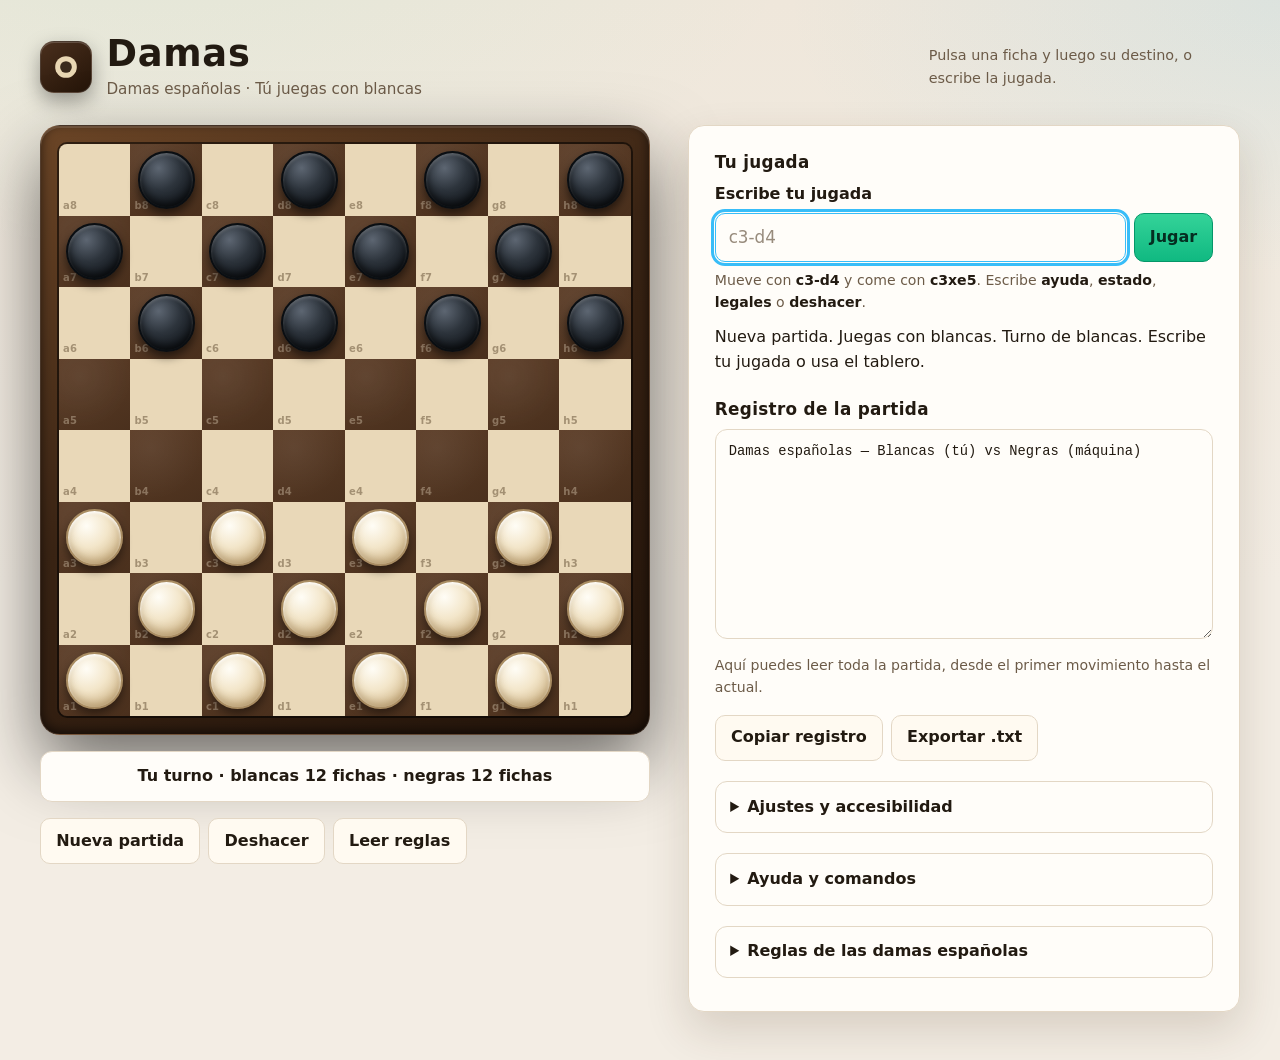
==== index.html @ caa15a33 "Actualización del proyecto" ====
<!doctype html>
<html lang="es">
<head>
<meta charset="utf-8">
<meta name="viewport" content="width=device-width, initial-scale=1">
<meta name="description" content="Juego de damas españolas accesible, con voz y registro de partida.">
<title>Damas — Juego accesible</title>
<link rel="stylesheet" href="css/styles.css">
</head>
<body>
<a class="saltar" href="#entrada">Saltar al cuadro de jugada</a>

<header class="cabecera">
  <div class="marca">
    <span class="logo" aria-hidden="true">
      <svg viewBox="0 0 24 24" width="26" height="26"><circle cx="12" cy="12" r="10" fill="#e9d7b3"/><circle cx="12" cy="12" r="5.4" fill="#3a2a1c"/></svg>
    </span>
    <div>
      <h1>Damas</h1>
      <p class="subtitulo">Damas españolas · Tú juegas con blancas</p>
    </div>
  </div>
  <p class="pista">Pulsa una ficha y luego su destino, o escribe la jugada.</p>
</header>

<main class="disposicion">
  <section class="zona-juego" aria-labelledby="titulo-tablero">
    <h2 id="titulo-tablero" class="sr-only">Tablero de juego</h2>

    <div class="marco-tablero">
      <div id="tablero" role="grid" aria-label="Tablero de damas, 8 filas por 8 columnas" aria-rowcount="8" aria-colcount="8"></div>
    </div>

    <p class="estado" id="estado">Preparando la partida…</p>

    <div class="botonera" role="group" aria-label="Acciones de la partida">
      <button type="button" id="btn-nueva" class="boton">Nueva partida</button>
      <button type="button" id="btn-deshacer" class="boton">Deshacer</button>
      <button type="button" id="btn-reglas" class="boton">Leer reglas</button>
    </div>
  </section>

  <section class="zona-panel" aria-labelledby="titulo-jugada">
    <h2 id="titulo-jugada">Tu jugada</h2>

    <form id="form-jugada" novalidate>
      <label for="entrada">Escribe tu jugada</label>
      <div class="fila-entrada">
        <input id="entrada" name="entrada" type="text" autocomplete="off" autocapitalize="off"
               spellcheck="false" inputmode="text" placeholder="c3-d4"
               aria-describedby="ayuda-entrada error">
        <button type="submit" id="enviar" class="boton boton-principal">Jugar</button>
      </div>
    </form>

    <p id="ayuda-entrada" class="ayuda">
      Mueve con <strong>c3-d4</strong> y come con <strong>c3xe5</strong>.
      Escribe <strong>ayuda</strong>, <strong>estado</strong>, <strong>legales</strong> o <strong>deshacer</strong>.
    </p>

    <p id="detalle" class="detalle"></p>
    <p id="error" class="error" role="alert"></p>

    <h2 id="titulo-registro">Registro de la partida</h2>
    <label for="registro" class="sr-only">Partida completa, de la primera jugada a la actual</label>
    <textarea id="registro" readonly spellcheck="false" aria-describedby="registro-ayuda"></textarea>
    <p id="registro-ayuda" class="ayuda">Aquí puedes leer toda la partida, desde el primer movimiento hasta el actual.</p>
    <div class="botonera">
      <button type="button" id="btn-copiar" class="boton">Copiar registro</button>
      <button type="button" id="btn-exportar" class="boton">Exportar .txt</button>
    </div>

    <details class="ajustes">
      <summary>Ajustes y accesibilidad</summary>
      <div class="rejilla-ajustes">
        <label for="nivel">Dificultad de la máquina</label>
        <select id="nivel">
          <option value="facil">Fácil</option>
          <option value="medio" selected>Medio</option>
          <option value="dificil">Difícil</option>
        </select>

        <label for="espera">Espera de la máquina</label>
        <select id="espera">
          <option value="5000" selected>5 segundos</option>
          <option value="6000">6 segundos</option>
          <option value="8000">8 segundos</option>
          <option value="10000">10 segundos</option>
        </select>

        <label for="velocidad">Velocidad de la voz</label>
        <select id="velocidad">
          <option value="0.85">Lenta</option>
          <option value="1" selected>Normal</option>
          <option value="1.2">Rápida</option>
        </select>
      </div>
      <p class="casilla-ajuste">
        <input type="checkbox" id="chk-voz" checked>
        <label for="chk-voz">Voz del juego (narra turnos y jugadas)</label>
      </p>
      <p class="casilla-ajuste">
        <input type="checkbox" id="chk-sonido" checked>
        <label for="chk-sonido">Señales sonoras (mover, comer, coronar, error)</label>
      </p>
      <p class="casilla-ajuste">
        <input type="checkbox" id="chk-soplo" aria-describedby="ayuda-soplo">
        <label for="chk-soplo">Con soplido</label>
      </p>
      <p class="ayuda" id="ayuda-soplo">
        Regla tradicional: si puedes comer y no comes, la máquina puede retirar la ficha que debía comer,
        sin gastar su turno, y después hace su jugada. Desactivada, la captura es obligatoria.
      </p>
      <p class="ayuda">
        Si usas un lector de pantalla, puedes desactivar la voz del juego para evitar que se solapen las voces.
        El tablero se recorre con las flechas y se activa con Enter o Espacio.
      </p>
    </details>

    <details class="ayuda-panel" id="panel-ayuda">
      <summary>Ayuda y comandos</summary>
      <ul class="lista-ayuda">
        <li><strong>c3-d4</strong>: mover de c3 a d4.</li>
        <li><strong>c3xe5</strong>: comer. En capturas múltiples, <strong>c3xe5xg7</strong>.</li>
        <li><strong>d4</strong>: inspeccionar una casilla.</li>
        <li><strong>estado</strong>: turno, fichas y última jugada.</li>
        <li><strong>legales</strong>: todas tus jugadas legales.</li>
        <li><strong>deshacer</strong>, <strong>nueva</strong>, <strong>repetir</strong>.</li>
        <li><strong>voz</strong> y <strong>sonido</strong>: activar o silenciar.</li>
        <li><strong>soplido</strong>: activar o desactivar la regla del soplido.</li>
        <li><strong>facil</strong>, <strong>medio</strong>, <strong>dificil</strong>: cambiar nivel.</li>
        <li><strong>registro</strong> y <strong>tablero</strong>: llevar el foco.</li>
      </ul>
      <p class="ayuda">Atajos en el tablero: flechas para moverte, Inicio y Fin para los extremos de la fila, Enter o Espacio para actuar, Escape para cancelar la selección.</p>
    </details>

    <details class="ayuda-panel" id="panel-reglas">
      <summary>Reglas de las damas españolas</summary>
      <p class="ayuda">
        Tablero de 8×8 sobre las casillas oscuras. Doce peones por bando en las tres primeras filas.
        Los peones avanzan y comen en diagonal solo hacia delante. Las damas se mueven y comen
        cualquier distancia en diagonal, hacia delante y hacia atrás. La captura es obligatoria:
        hay que comerse el máximo número de fichas y, a igualdad, el máximo de damas.
        Al llegar a la última fila el peón corona y termina su jugada. Pierde quien se queda
        sin fichas o sin movimientos. Son tablas la repetición triple y las 40 jugadas de dama
        sin mover peón ni comer.
      </p>
      <p class="ayuda">
        <strong>Con soplido</strong>: si un jugador puede comer y no lo hace, el rival puede retirar
        la ficha que debía comer. Hacerlo no es obligatorio ni consume el turno del rival, que mueve
        después. En este juego, la máquina nunca omite capturas; si activas esta opción y tú omites
        una, la máquina soplará automáticamente la ficha que debía comer.
      </p>
    </details>
  </section>
</main>

<div id="anuncios" class="sr-only" aria-live="polite" aria-atomic="true"></div>

<script src="js/rules.js" defer></script>
<script src="js/ai.js" defer></script>
<script src="js/speech.js" defer></script>
<script src="js/app.js" defer></script>
</body>
</html>
---- css/styles.css ----
/* Damas — hoja de estilos */

:root {
  --fondo: #0d1117;
  --fondo-2: #131a23;
  --texto: #e8eef6;
  --muted: #9aa8ba;
  --panel: rgba(255, 255, 255, 0.045);
  --panel-fuerte: rgba(255, 255, 255, 0.075);
  --borde: rgba(255, 255, 255, 0.10);
  --campo: #0a0f15;
  --acento: #6ee7b7;
  --acento-2: #38bdf8;
  --peligro: #fca5a5;
  --oro: #f3c969;
  --oro-texto: #f3c969;
  --enlace: #7dd3fc;
  --clara: #e9d8b8;
  --oscura: #5c3d27;
  --oscura-2: #4a301d;
  --marco: #2a1a10;
  --sombra: 0 24px 60px rgba(0, 0, 0, 0.55);
  --radio: 16px;
}

@media (prefers-color-scheme: light) {
  :root {
    --fondo: #f3ede4;
    --fondo-2: #efe7db;
    --texto: #221a11;
    --muted: #6c5b48;
    --panel: #fffdf9;
    --panel-fuerte: #fffaf1;
    --borde: #e3d7c5;
    --campo: #fffdf9;
    --sombra: 0 18px 44px rgba(70, 45, 20, 0.16);
    --peligro: #b91c1c;
    --oro-texto: #8a5a00;
    --enlace: #0369a1;
  }
}

* { box-sizing: border-box; }

html { scroll-behavior: smooth; }

body {
  margin: 0;
  min-height: 100vh;
  font-family: "Segoe UI", system-ui, -apple-system, sans-serif;
  color: var(--texto);
  background:
    radial-gradient(1100px 600px at 12% -10%, rgba(110, 231, 183, 0.10), transparent 60%),
    radial-gradient(900px 500px at 100% 0%, rgba(56, 189, 248, 0.10), transparent 55%),
    linear-gradient(180deg, var(--fondo-2), var(--fondo) 55%);
  line-height: 1.55;
}

h1, h2, h3 { line-height: 1.2; margin: 0; }

a { color: var(--enlace); }

.sr-only {
  position: absolute !important;
  width: 1px; height: 1px;
  padding: 0; margin: -1px;
  overflow: hidden;
  clip: rect(0 0 0 0);
  white-space: nowrap;
  border: 0;
}

.saltar {
  position: absolute;
  left: -9999px;
  top: 0;
  z-index: 100;
  padding: 0.7rem 1rem;
  background: var(--acento);
  color: #08251a;
  font-weight: 700;
  border-radius: 0 0 10px 0;
}
.saltar:focus { left: 0; }

/* --- Cabecera -------------------------------------------------------- */

.cabecera {
  max-width: 1240px;
  margin: 0 auto;
  padding: 2rem 1.25rem 1.5rem;
  display: flex;
  flex-wrap: wrap;
  gap: 0.75rem 1.5rem;
  align-items: center;
  justify-content: space-between;
}

.marca { display: flex; align-items: center; gap: 0.9rem; }

.logo {
  display: grid;
  place-items: center;
  width: 52px; height: 52px;
  border-radius: 14px;
  background: linear-gradient(145deg, #4a2f1d, #241408);
  border: 1px solid rgba(255, 255, 255, 0.14);
  box-shadow: inset 0 1px 0 rgba(255, 255, 255, 0.18), 0 8px 20px rgba(0, 0, 0, 0.35);
}

.cabecera h1 {
  font-size: clamp(1.7rem, 3.4vw, 2.3rem);
  letter-spacing: 0.02em;
}

.subtitulo { margin: 0.1rem 0 0; color: var(--muted); font-size: 0.95rem; }

.pista {
  margin: 0;
  max-width: 34ch;
  color: var(--muted);
  font-size: 0.9rem;
}

/* --- Disposición ----------------------------------------------------- */

.disposicion {
  max-width: 1240px;
  margin: 0 auto;
  padding: 0 1.25rem 3rem;
  display: grid;
  grid-template-columns: minmax(0, 1.05fr) minmax(330px, 0.95fr);
  gap: clamp(1.2rem, 3vw, 2.4rem);
  align-items: start;
}

@media (max-width: 920px) {
  .disposicion { grid-template-columns: 1fr; }
}

@media (max-width: 560px) {
  .cabecera { padding: 1.25rem 0.75rem 1rem; }
  .disposicion { padding: 0 0.75rem 2rem; }
  .marco-tablero { padding: 8px; border-radius: 14px; }
  .zona-panel { padding: 1rem 0.9rem; }
  .zona-juego .botonera { justify-content: space-between; }
  .zona-juego .boton { flex: 1 1 auto; }
}

.zona-juego, .zona-panel {
  min-width: 0;
}

.zona-panel {
  background: var(--panel);
  border: 1px solid var(--borde);
  border-radius: var(--radio);
  padding: clamp(1rem, 2.4vw, 1.6rem);
  box-shadow: var(--sombra);
  backdrop-filter: blur(6px);
}

.zona-panel h2 {
  font-size: 1.05rem;
  margin: 0 0 0.6rem;
  letter-spacing: 0.02em;
}
.zona-panel h2:not(:first-child) { margin-top: 1.5rem; }

/* --- Tablero --------------------------------------------------------- */

.marco-tablero {
  width: min(100%, 640px);
  margin: 0 auto;
  padding: clamp(8px, 1.5vw, 18px);
  border-radius: 20px;
  background: linear-gradient(150deg, #6b4526 0%, #3a2414 45%, #23140a 100%);
  box-shadow:
    0 30px 70px rgba(0, 0, 0, 0.55),
    0 2px 0 rgba(255, 255, 255, 0.12) inset,
    0 -3px 12px rgba(0, 0, 0, 0.6) inset;
  border: 1px solid rgba(255, 255, 255, 0.10);
}

#tablero {
  position: relative;
  display: grid;
  grid-template-rows: repeat(8, 1fr);
  aspect-ratio: 1 / 1;
  border-radius: 8px;
  overflow: hidden;
  box-shadow: 0 0 0 2px rgba(0, 0, 0, 0.55), 0 6px 18px rgba(0, 0, 0, 0.45) inset;
  touch-action: manipulation;
}

.fila { display: grid; grid-template-columns: repeat(8, 1fr); }

.casilla {
  position: relative;
  width: 100%;
  height: 100%;
  outline: none;
  cursor: default;
}

.casilla.clara { background: var(--clara); }
.casilla.oscura {
  background:
    radial-gradient(120% 120% at 30% 25%, rgba(255, 255, 255, 0.06), transparent 60%),
    linear-gradient(150deg, var(--oscura), var(--oscura-2));
  cursor: pointer;
}

.casilla::before {
  content: attr(data-coord);
  position: absolute;
  left: 4px;
  bottom: 2px;
  font-size: clamp(7px, 1.05vw, 10px);
  font-weight: 600;
  letter-spacing: 0.02em;
  opacity: 0.35;
  pointer-events: none;
  user-select: none;
}
.casilla.clara::before { color: #6b573c; opacity: 0.55; }
.casilla.oscura::before { color: #f4e6cd; }

.casilla.ultima { box-shadow: inset 0 0 0 999px rgba(243, 201, 105, 0.16); }

.casilla.seleccionada {
  box-shadow: inset 0 0 0 4px var(--acento-2), inset 0 0 26px rgba(56, 189, 248, 0.35);
  z-index: 3;
}

.casilla.jugada::after {
  content: "";
  position: absolute;
  left: 50%; top: 50%;
  width: 26%; height: 26%;
  transform: translate(-50%, -50%);
  border-radius: 50%;
  background: var(--acento);
  box-shadow: 0 0 14px rgba(110, 231, 183, 0.75);
  pointer-events: none;
  animation: latido 2.4s ease-in-out infinite;
}

.casilla.jugada.captura::after {
  width: 40%; height: 40%;
  background: transparent;
  border: 3px solid var(--oro);
  box-shadow: 0 0 16px rgba(243, 201, 105, 0.55);
}

/* Destino simple cuando hay captura obligatoria y el soplido está activo:
   se advierte de que la jugada omite la captura. */
.casilla.jugada.omision::after {
  width: 20%; height: 20%;
  background: var(--oro);
  border: 2px solid rgba(13, 17, 23, 0.65);
  box-shadow: 0 0 12px rgba(243, 201, 105, 0.8);
  animation: latido 1.4s ease-in-out infinite;
}

@keyframes latido {
  0%, 100% { opacity: 0.75; }
  50% { opacity: 1; }
}

.casilla:focus {
  outline: 3px solid var(--acento-2);
  outline-offset: -4px;
  z-index: 4;
}

/* --- Fichas ---------------------------------------------------------- */

.capa-fichas {
  position: absolute;
  inset: 0;
  pointer-events: none;
  z-index: 2;
}

.ficha {
  position: absolute;
  width: 12.5%;
  height: 12.5%;
  display: grid;
  place-items: center;
  transition: left 0.42s cubic-bezier(0.2, 0.75, 0.25, 1),
              top 0.42s cubic-bezier(0.2, 0.75, 0.25, 1),
              opacity 0.3s ease, transform 0.3s ease;
  will-change: left, top;
}

.ficha .cuerpo {
  position: relative;
  width: 80%;
  height: 80%;
  border-radius: 50%;
  display: grid;
  place-items: center;
  transition: transform 0.25s ease;
}

.ficha.blanca .cuerpo {
  background: radial-gradient(circle at 35% 28%, #fffdf6 0%, #f3e6ca 42%, #ddc79f 72%, #b99c6d 100%);
  border: 2px solid #a98d63;
  box-shadow:
    inset 0 2px 3px rgba(255, 255, 255, 0.95),
    inset 0 -4px 8px rgba(120, 88, 44, 0.35),
    0 5px 10px rgba(0, 0, 0, 0.45);
}

.ficha.negra .cuerpo {
  background: radial-gradient(circle at 35% 28%, #5d6672 0%, #2d343c 42%, #171c22 74%, #070a0d 100%);
  border: 2px solid #0a0e12;
  box-shadow:
    inset 0 2px 3px rgba(255, 255, 255, 0.22),
    inset 0 -4px 8px rgba(0, 0, 0, 0.65),
    0 5px 10px rgba(0, 0, 0, 0.55);
}

.ficha.dama .cuerpo::after {
  content: "";
  position: absolute;
  inset: 14%;
  border-radius: 50%;
  border: 2px solid rgba(176, 132, 36, 0.75);
  box-shadow: inset 0 0 8px rgba(243, 201, 105, 0.35);
}

.ficha .corona {
  position: absolute;
  width: 46%;
  height: 46%;
  fill: var(--oro);
  stroke: rgba(80, 52, 8, 0.55);
  stroke-width: 1;
  filter: drop-shadow(0 1px 1px rgba(0, 0, 0, 0.5));
  z-index: 1;
}

.ficha.moviendo .cuerpo { transform: scale(1.07); }

.ficha.capturada {
  opacity: 0;
  transform: scale(0.35) rotate(18deg);
}

.ficha.soplada {
  opacity: 0;
  transform: scale(0.28) rotate(-12deg) translateY(-6%);
  transition: opacity 0.38s ease, transform 0.38s ease;
}

.ficha.promocionada .cuerpo { animation: destello 0.9s ease; }

@keyframes destello {
  0% { box-shadow: 0 0 0 0 rgba(243, 201, 105, 0.9); }
  70% { box-shadow: 0 0 0 14px rgba(243, 201, 105, 0); }
  100% { box-shadow: 0 0 0 0 rgba(243, 201, 105, 0); }
}

/* --- Estado y botones ------------------------------------------------ */

.estado {
  margin: 1rem auto 0;
  max-width: 640px;
  padding: 0.75rem 1rem;
  border-radius: 12px;
  background: var(--panel);
  border: 1px solid var(--borde);
  font-weight: 600;
  text-align: center;
}

.estado.pensando { color: var(--oro-texto); }

.botonera {
  display: flex;
  flex-wrap: wrap;
  gap: 0.5rem;
  margin-top: 1rem;
}

.boton {
  font: inherit;
  font-weight: 600;
  color: var(--texto);
  background: var(--panel-fuerte);
  border: 1px solid var(--borde);
  border-radius: 10px;
  padding: 0.6rem 0.95rem;
  cursor: pointer;
  min-height: 44px;
  transition: background 0.15s ease, border-color 0.15s ease, transform 0.1s ease;
}
.boton:hover { background: rgba(255, 255, 255, 0.12); border-color: rgba(255, 255, 255, 0.22); }
.boton:active { transform: translateY(1px); }
.boton:focus-visible { outline: 3px solid var(--acento-2); outline-offset: 2px; }
.boton[disabled] { opacity: 0.45; cursor: not-allowed; }

.boton-principal {
  background: linear-gradient(180deg, #34d399, #10b981);
  border-color: #059669;
  color: #052e21;
}
.boton-principal:hover { background: linear-gradient(180deg, #4ade80, #34d399); }

/* --- Formulario ------------------------------------------------------ */

#form-jugada label {
  display: block;
  font-weight: 600;
  margin-bottom: 0.4rem;
}

.fila-entrada { display: flex; gap: 0.5rem; }

#entrada {
  flex: 1 1 auto;
  min-width: 0;
  font: inherit;
  font-size: 1.05rem;
  padding: 0.65rem 0.8rem;
  border-radius: 10px;
  border: 1px solid var(--borde);
  background: var(--campo);
  color: var(--texto);
  min-height: 46px;
}
#entrada::placeholder { color: var(--muted); opacity: 0.7; }
#entrada:focus { outline: 3px solid var(--acento-2); outline-offset: 1px; border-color: var(--acento-2); }

.ayuda { color: var(--muted); font-size: 0.88rem; margin: 0.55rem 0 0; }

.detalle { margin: 0.7rem 0 0; min-height: 1.2em; color: var(--texto); }

.error { margin: 0.4rem 0 0; min-height: 1.2em; color: var(--peligro); font-weight: 600; }
.error:empty { min-height: 0; }

#registro {
  width: 100%;
  min-height: 210px;
  max-height: 46vh;
  resize: vertical;
  font-family: "Cascadia Mono", Consolas, "Courier New", monospace;
  font-size: 0.86rem;
  line-height: 1.5;
  padding: 0.8rem;
  border-radius: 12px;
  border: 1px solid var(--borde);
  background: var(--campo);
  color: var(--texto);
}
#registro:focus { outline: 3px solid var(--acento-2); outline-offset: 1px; }

/* --- Ajustes y ayuda ------------------------------------------------- */

details {
  margin-top: 1.25rem;
  border: 1px solid var(--borde);
  border-radius: 12px;
  background: var(--panel);
  padding: 0.2rem 0.9rem;
}

summary {
  cursor: pointer;
  font-weight: 600;
  padding: 0.6rem 0;
}
summary:focus-visible { outline: 3px solid var(--acento-2); outline-offset: 3px; border-radius: 4px; }

.rejilla-ajustes {
  display: grid;
  grid-template-columns: 1fr auto;
  gap: 0.55rem 0.8rem;
  align-items: center;
  margin: 0.4rem 0 0.8rem;
}

.rejilla-ajustes label { font-size: 0.92rem; }

select {
  font: inherit;
  padding: 0.45rem 0.6rem;
  min-height: 42px;
  border-radius: 8px;
  border: 1px solid var(--borde);
  background: var(--campo);
  color: var(--texto);
}
select:focus-visible { outline: 3px solid var(--acento-2); outline-offset: 2px; }

.casilla-ajuste { display: flex; align-items: center; gap: 0.55rem; margin: 0.45rem 0; }
.casilla-ajuste input { width: 1.15rem; height: 1.15rem; accent-color: #10b981; }
.casilla-ajuste label { font-size: 0.92rem; }

.lista-ayuda { margin: 0.4rem 0 0.6rem; padding-left: 1.1rem; }
.lista-ayuda li { margin-bottom: 0.25rem; font-size: 0.9rem; }

.lista-ayuda strong, .ayuda strong { color: var(--texto); }

.ayuda-panel { margin-bottom: 0.5rem; }

/* --- Movimiento reducido --------------------------------------------- */

@media (prefers-reduced-motion: reduce) {
  html { scroll-behavior: auto; }
  .ficha { transition: none; }
  .casilla.jugada::after { animation: none; }
  .casilla.jugada.omision::after { animation: none; }
  .ficha.promocionada .cuerpo { animation: none; }
  .ficha.soplada { transition: none; }
}

/* --- Contraste alto --------------------------------------------------- */

@media (prefers-contrast: more) {
  :root { --borde: rgba(255, 255, 255, 0.35); --muted: #c9d4e2; }
  .casilla.oscura { background: #2b1a0e; }
  .casilla.clara { background: #f6ead2; }
  .casilla:focus { outline-width: 4px; }
}
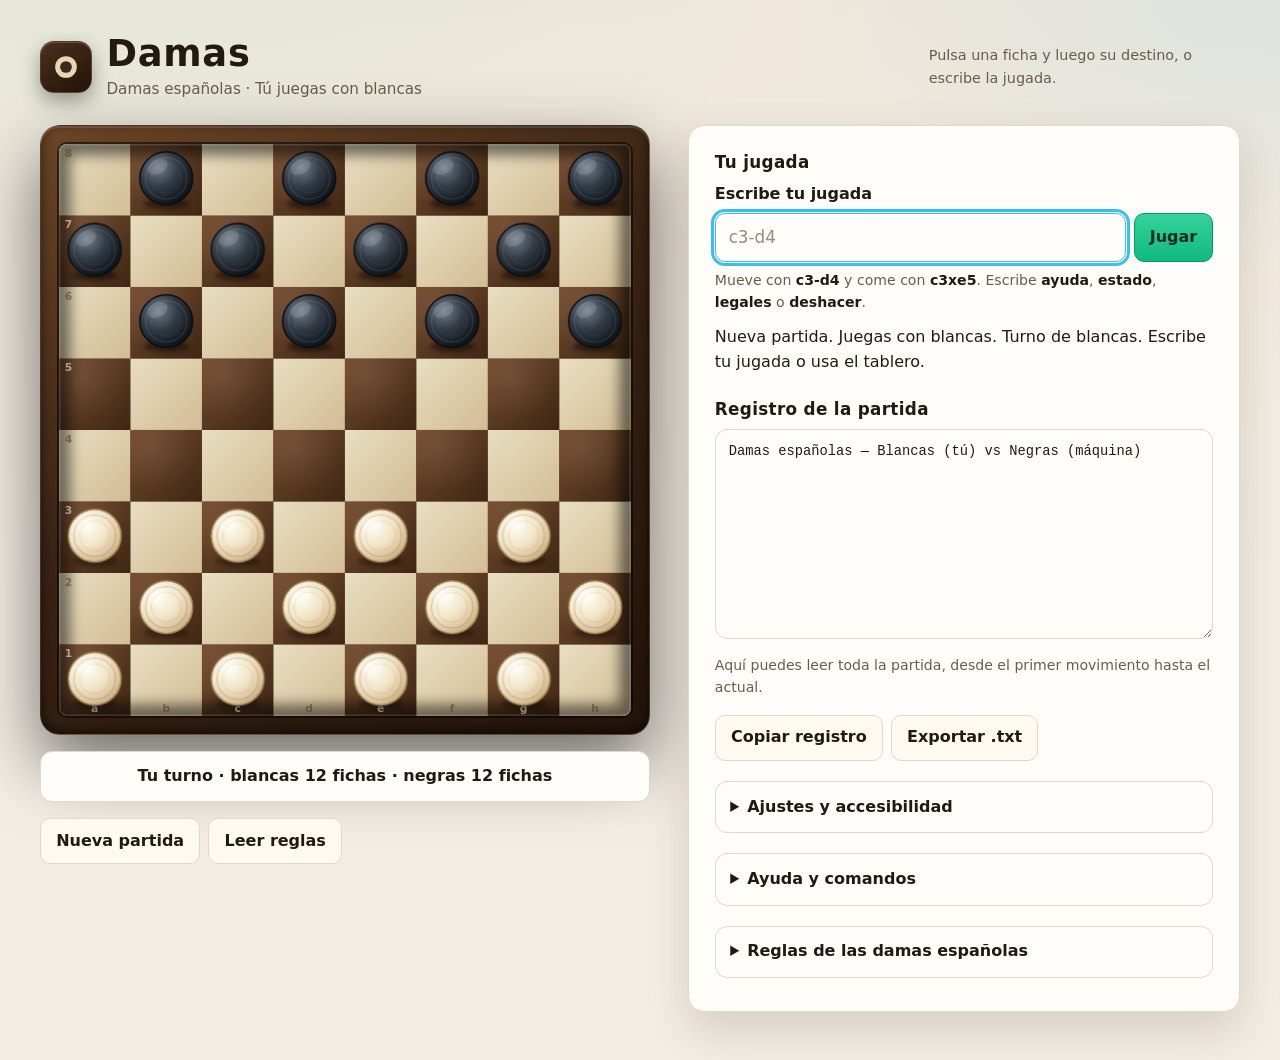
==== commit 52c3ba73: "Damas españolas: juego accesible con SVG, voz, soplido y PWA" ====
--- a/index.html
+++ b/index.html
@@ -2,8 +2,15 @@
 <html lang="es">
 <head>
 <meta charset="utf-8">
-<meta name="viewport" content="width=device-width, initial-scale=1">
+<meta name="viewport" content="width=device-width, initial-scale=1, maximum-scale=1, user-scalable=no">
 <meta name="description" content="Juego de damas españolas accesible, con voz y registro de partida.">
+<meta name="theme-color" content="#3a2a1c">
+<meta name="apple-mobile-web-app-capable" content="yes">
+<meta name="apple-mobile-web-app-status-bar-style" content="black-translucent">
+<meta name="apple-mobile-web-app-title" content="Damas">
+<link rel="apple-touch-icon" href="icon-192.svg">
+<link rel="icon" href="icon-192.svg" type="image/svg+xml">
+<link rel="manifest" href="manifest.json">
 <title>Damas — Juego accesible</title>
 <link rel="stylesheet" href="css/styles.css">
 </head>
@@ -35,7 +42,6 @@
 
     <div class="botonera" role="group" aria-label="Acciones de la partida">
       <button type="button" id="btn-nueva" class="boton">Nueva partida</button>
-      <button type="button" id="btn-deshacer" class="boton">Deshacer</button>
       <button type="button" id="btn-reglas" class="boton">Leer reglas</button>
     </div>
   </section>
@@ -161,5 +167,31 @@
 <script src="js/ai.js" defer></script>
 <script src="js/speech.js" defer></script>
 <script src="js/app.js" defer></script>
+<script>
+if ('serviceWorker' in navigator) {
+  window.addEventListener('load', function() {
+    navigator.serviceWorker.register('./sw.js');
+  });
+}
+
+function entrarPantallaCompleta() {
+  var elem = document.documentElement;
+  if (elem.requestFullscreen) {
+    elem.requestFullscreen().catch(function(){});
+  } else if (elem.webkitRequestFullscreen) {
+    elem.webkitRequestFullscreen();
+  } else if (elem.msRequestFullscreen) {
+    elem.msRequestFullscreen();
+  }
+}
+
+window.addEventListener('load', function() {
+  setTimeout(entrarPantallaCompleta, 500);
+});
+
+document.addEventListener('click', function() {
+  entrarPantallaCompleta();
+}, { once: true });
+</script>
 </body>
 </html>
--- a/css/styles.css
+++ b/css/styles.css
@@ -203,30 +203,10 @@
   cursor: default;
 }
 
-.casilla.clara { background: var(--clara); }
-.casilla.oscura {
-  background:
-    radial-gradient(120% 120% at 30% 25%, rgba(255, 255, 255, 0.06), transparent 60%),
-    linear-gradient(150deg, var(--oscura), var(--oscura-2));
-  cursor: pointer;
-}
-
-.casilla::before {
-  content: attr(data-coord);
-  position: absolute;
-  left: 4px;
-  bottom: 2px;
-  font-size: clamp(7px, 1.05vw, 10px);
-  font-weight: 600;
-  letter-spacing: 0.02em;
-  opacity: 0.35;
-  pointer-events: none;
-  user-select: none;
-}
-.casilla.clara::before { color: #6b573c; opacity: 0.55; }
-.casilla.oscura::before { color: #f4e6cd; }
-
-.casilla.ultima { box-shadow: inset 0 0 0 999px rgba(243, 201, 105, 0.16); }
+.casilla.clara { background: transparent; }
+.casilla.oscura { background: transparent; cursor: pointer; }
+
+.casilla.ultima { box-shadow: inset 0 0 0 999px rgba(243, 201, 105, 0.18); }
 
 .casilla.seleccionada {
   box-shadow: inset 0 0 0 4px var(--acento-2), inset 0 0 26px rgba(56, 189, 248, 0.35);
@@ -247,10 +227,10 @@
 }
 
 .casilla.jugada.captura::after {
-  width: 40%; height: 40%;
+  width: 92%; height: 92%;
   background: transparent;
-  border: 3px solid var(--oro);
-  box-shadow: 0 0 16px rgba(243, 201, 105, 0.55);
+  border: 4px solid var(--oro);
+  box-shadow: 0 0 18px rgba(243, 201, 105, 0.55);
 }
 
 /* Destino simple cuando hay captura obligatoria y el soplido está activo:
@@ -274,95 +254,38 @@
   z-index: 4;
 }
 
-/* --- Fichas ---------------------------------------------------------- */
+/* --- Fichas y efecto SVG ----------------------------------------------- */
+
+.capa-tablero {
+  position: absolute;
+  inset: 0;
+  width: 100%;
+  height: 100%;
+  display: block;
+  z-index: 0;
+}
+.capa-tablero text { user-select: none; }
 
 .capa-fichas {
   position: absolute;
   inset: 0;
+  width: 100%;
+  height: 100%;
   pointer-events: none;
   z-index: 2;
 }
 
-.ficha {
-  position: absolute;
-  width: 12.5%;
-  height: 12.5%;
-  display: grid;
-  place-items: center;
-  transition: left 0.42s cubic-bezier(0.2, 0.75, 0.25, 1),
-              top 0.42s cubic-bezier(0.2, 0.75, 0.25, 1),
-              opacity 0.3s ease, transform 0.3s ease;
-  will-change: left, top;
-}
-
-.ficha .cuerpo {
-  position: relative;
-  width: 80%;
-  height: 80%;
-  border-radius: 50%;
-  display: grid;
-  place-items: center;
-  transition: transform 0.25s ease;
-}
-
-.ficha.blanca .cuerpo {
-  background: radial-gradient(circle at 35% 28%, #fffdf6 0%, #f3e6ca 42%, #ddc79f 72%, #b99c6d 100%);
-  border: 2px solid #a98d63;
-  box-shadow:
-    inset 0 2px 3px rgba(255, 255, 255, 0.95),
-    inset 0 -4px 8px rgba(120, 88, 44, 0.35),
-    0 5px 10px rgba(0, 0, 0, 0.45);
-}
-
-.ficha.negra .cuerpo {
-  background: radial-gradient(circle at 35% 28%, #5d6672 0%, #2d343c 42%, #171c22 74%, #070a0d 100%);
-  border: 2px solid #0a0e12;
-  box-shadow:
-    inset 0 2px 3px rgba(255, 255, 255, 0.22),
-    inset 0 -4px 8px rgba(0, 0, 0, 0.65),
-    0 5px 10px rgba(0, 0, 0, 0.55);
-}
-
-.ficha.dama .cuerpo::after {
-  content: "";
-  position: absolute;
-  inset: 14%;
-  border-radius: 50%;
-  border: 2px solid rgba(176, 132, 36, 0.75);
-  box-shadow: inset 0 0 8px rgba(243, 201, 105, 0.35);
-}
-
-.ficha .corona {
-  position: absolute;
-  width: 46%;
-  height: 46%;
-  fill: var(--oro);
-  stroke: rgba(80, 52, 8, 0.55);
-  stroke-width: 1;
-  filter: drop-shadow(0 1px 1px rgba(0, 0, 0, 0.5));
-  z-index: 1;
-}
-
-.ficha.moviendo .cuerpo { transform: scale(1.07); }
-
-.ficha.capturada {
-  opacity: 0;
-  transform: scale(0.35) rotate(18deg);
-}
-
-.ficha.soplada {
-  opacity: 0;
-  transform: scale(0.28) rotate(-12deg) translateY(-6%);
-  transition: opacity 0.38s ease, transform 0.38s ease;
-}
-
-.ficha.promocionada .cuerpo { animation: destello 0.9s ease; }
-
-@keyframes destello {
-  0% { box-shadow: 0 0 0 0 rgba(243, 201, 105, 0.9); }
-  70% { box-shadow: 0 0 0 14px rgba(243, 201, 105, 0); }
-  100% { box-shadow: 0 0 0 0 rgba(243, 201, 105, 0); }
-}
+.fichaSvg {
+  will-change: transform;
+}
+
+.fichaSvg .cuerpo {
+  transform-box: fill-box;
+  transform-origin: center;
+  transition: transform 0.18s ease;
+}
+
+.fichaSvg.moviendo .cuerpo { transform: scale(1.07); }
 
 /* --- Estado y botones ------------------------------------------------ */
 
@@ -511,11 +434,9 @@
 
 @media (prefers-reduced-motion: reduce) {
   html { scroll-behavior: auto; }
-  .ficha { transition: none; }
+  .fichaSvg .cuerpo { transition: none; }
   .casilla.jugada::after { animation: none; }
   .casilla.jugada.omision::after { animation: none; }
-  .ficha.promocionada .cuerpo { animation: none; }
-  .ficha.soplada { transition: none; }
 }
 
 /* --- Contraste alto --------------------------------------------------- */
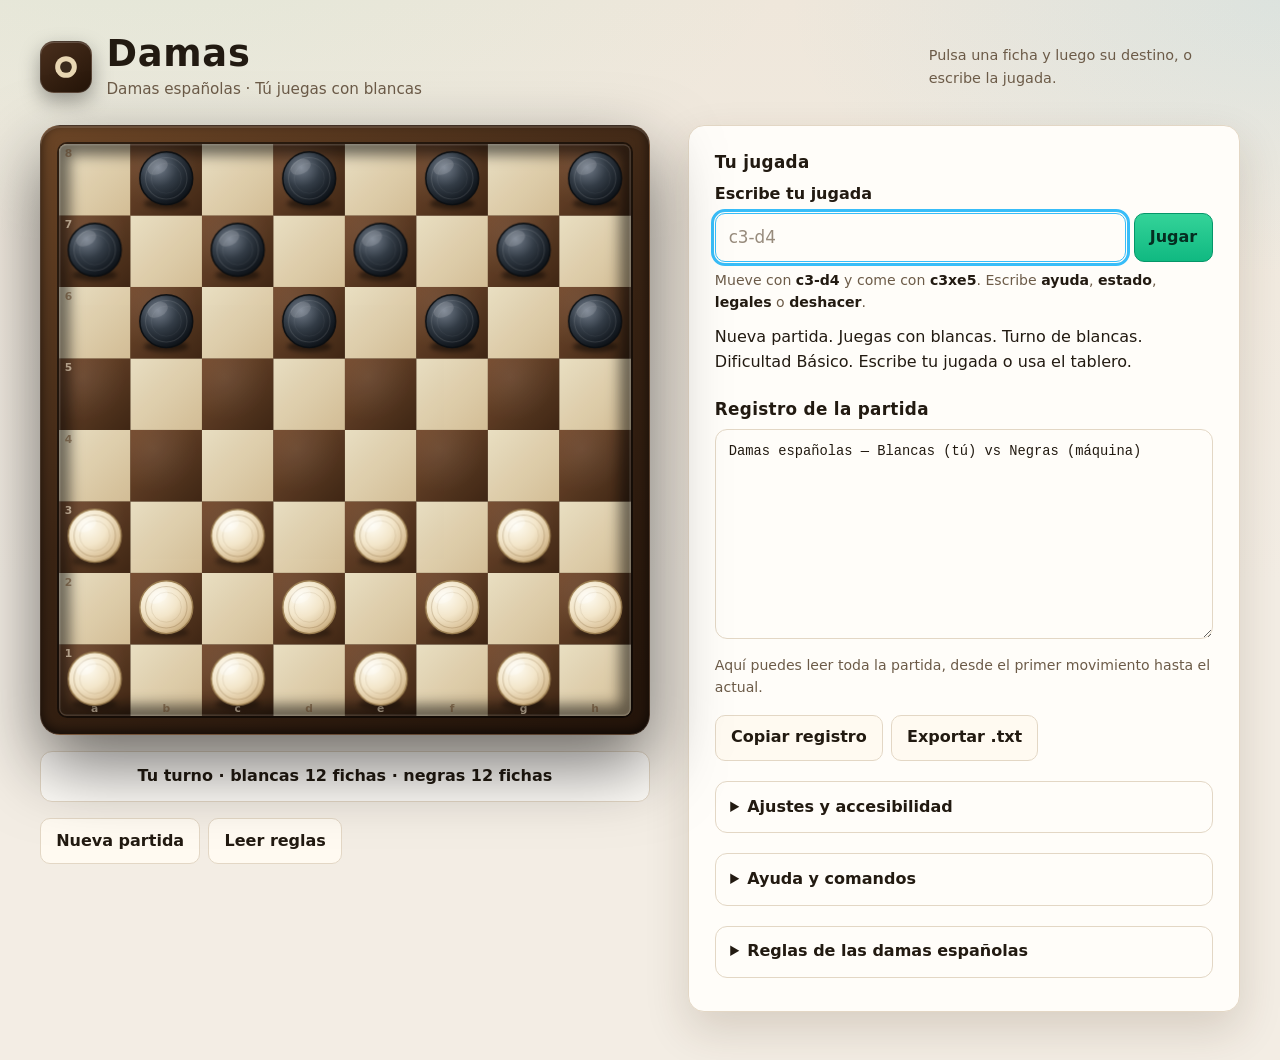
==== commit b2e36816: "Nivel basico por defecto y subida de nivel ofrecida tras tres victorias seguidas" ====
--- a/index.html
+++ b/index.html
@@ -81,8 +81,9 @@
       <div class="rejilla-ajustes">
         <label for="nivel">Dificultad de la máquina</label>
         <select id="nivel">
+          <option value="basico" selected>Básico</option>
           <option value="facil">Fácil</option>
-          <option value="medio" selected>Medio</option>
+          <option value="medio">Medio</option>
           <option value="dificil">Difícil</option>
         </select>
 
@@ -130,14 +131,15 @@
         <li><strong>c3xe5</strong>: comer. En capturas múltiples, <strong>c3xe5xg7</strong>.</li>
         <li><strong>d4</strong>: inspeccionar una casilla.</li>
         <li><strong>estado</strong>: turno, fichas y última jugada.</li>
+        <li><strong>fichas</strong>: cuántas quedan y dónde está cada una.</li>
         <li><strong>legales</strong>: todas tus jugadas legales.</li>
         <li><strong>deshacer</strong>, <strong>nueva</strong>, <strong>repetir</strong>.</li>
         <li><strong>voz</strong> y <strong>sonido</strong>: activar o silenciar.</li>
         <li><strong>soplido</strong>: activar o desactivar la regla del soplido.</li>
-        <li><strong>facil</strong>, <strong>medio</strong>, <strong>dificil</strong>: cambiar nivel.</li>
+        <li><strong>basico</strong>, <strong>facil</strong>, <strong>medio</strong>, <strong>dificil</strong>: cambiar nivel. Con tres victorias seguidas, <strong>subir</strong> o <strong>seguir</strong>.</li>
         <li><strong>registro</strong> y <strong>tablero</strong>: llevar el foco.</li>
       </ul>
-      <p class="ayuda">Atajos en el tablero: flechas para moverte, Inicio y Fin para los extremos de la fila, Enter o Espacio para actuar, Escape para cancelar la selección.</p>
+      <p class="ayuda">Atajos en el tablero: flechas para moverte, Shift + flecha para saltar hasta la próxima casilla jugable, Inicio y Fin para los extremos de la fila, Enter o Espacio para actuar, Escape para cancelar la selección.</p>
     </details>
 
     <details class="ayuda-panel" id="panel-reglas">
--- a/css/styles.css
+++ b/css/styles.css
@@ -21,6 +21,15 @@
   --marco: #2a1a10;
   --sombra: 0 24px 60px rgba(0, 0, 0, 0.55);
   --radio: 16px;
+  /* Lado máximo del tablero según la altura de la ventana: garantiza que el
+     cuadrado (más cabecera aprox.) no salga nunca por encima ni por debajo. */
+  --tablero-lado: calc(100vh - 180px);
+}
+
+/* Vista móvil: la barra de dirección falsea 100vh; svh es la altura mínima
+   garantizada y no se contrae al deslizar. */
+@supports (height: 1svh) {
+  :root { --tablero-lado: calc(100svh - 180px); }
 }
 
 @media (prefers-color-scheme: light) {
@@ -134,8 +143,19 @@
   align-items: start;
 }
 
-@media (max-width: 920px) {
-  .disposicion { grid-template-columns: 1fr; }
+@media (max-width: 920px), (max-height: 780px), (pointer: coarse) and (max-height: 1100px) {
+  /* Columnas apiladas y tablero anclado arriba: al deslizar por el resto de
+     la página (panel, registro, ajustes), el tablero permanece visible.
+     - max-width:920px: pantallas estrechas.
+     - max-height:780px: pantallas cortas (móvil apaisado, portátil pequeño).
+     - pointer:coarse: tablets y móviles con pantalla táctil. */
+  .disposicion { display: block; }
+  .zona-juego { display: contents; }
+  /* Cabecera compacta: en pantallas cortas (apaisado) deja sitio al tablero. */
+  .cabecera { padding: 0.6rem 1.25rem 0.8rem; }
+  .pista { max-width: 30ch; font-size: 0.85rem; }
+  /* Los focos de teclado y los anclajes no quedan ocultos tras el tablero. */
+  html { scroll-padding-top: min(640px, max(180px, var(--tablero-lado))); }
 }
 
 @media (max-width: 560px) {
@@ -170,7 +190,10 @@
 /* --- Tablero --------------------------------------------------------- */
 
 .marco-tablero {
-  width: min(100%, 640px);
+  position: sticky;
+  top: 0;
+  z-index: 30;
+  width: min(100%, 640px, max(180px, var(--tablero-lado)));
   margin: 0 auto;
   padding: clamp(8px, 1.5vw, 18px);
   border-radius: 20px;
